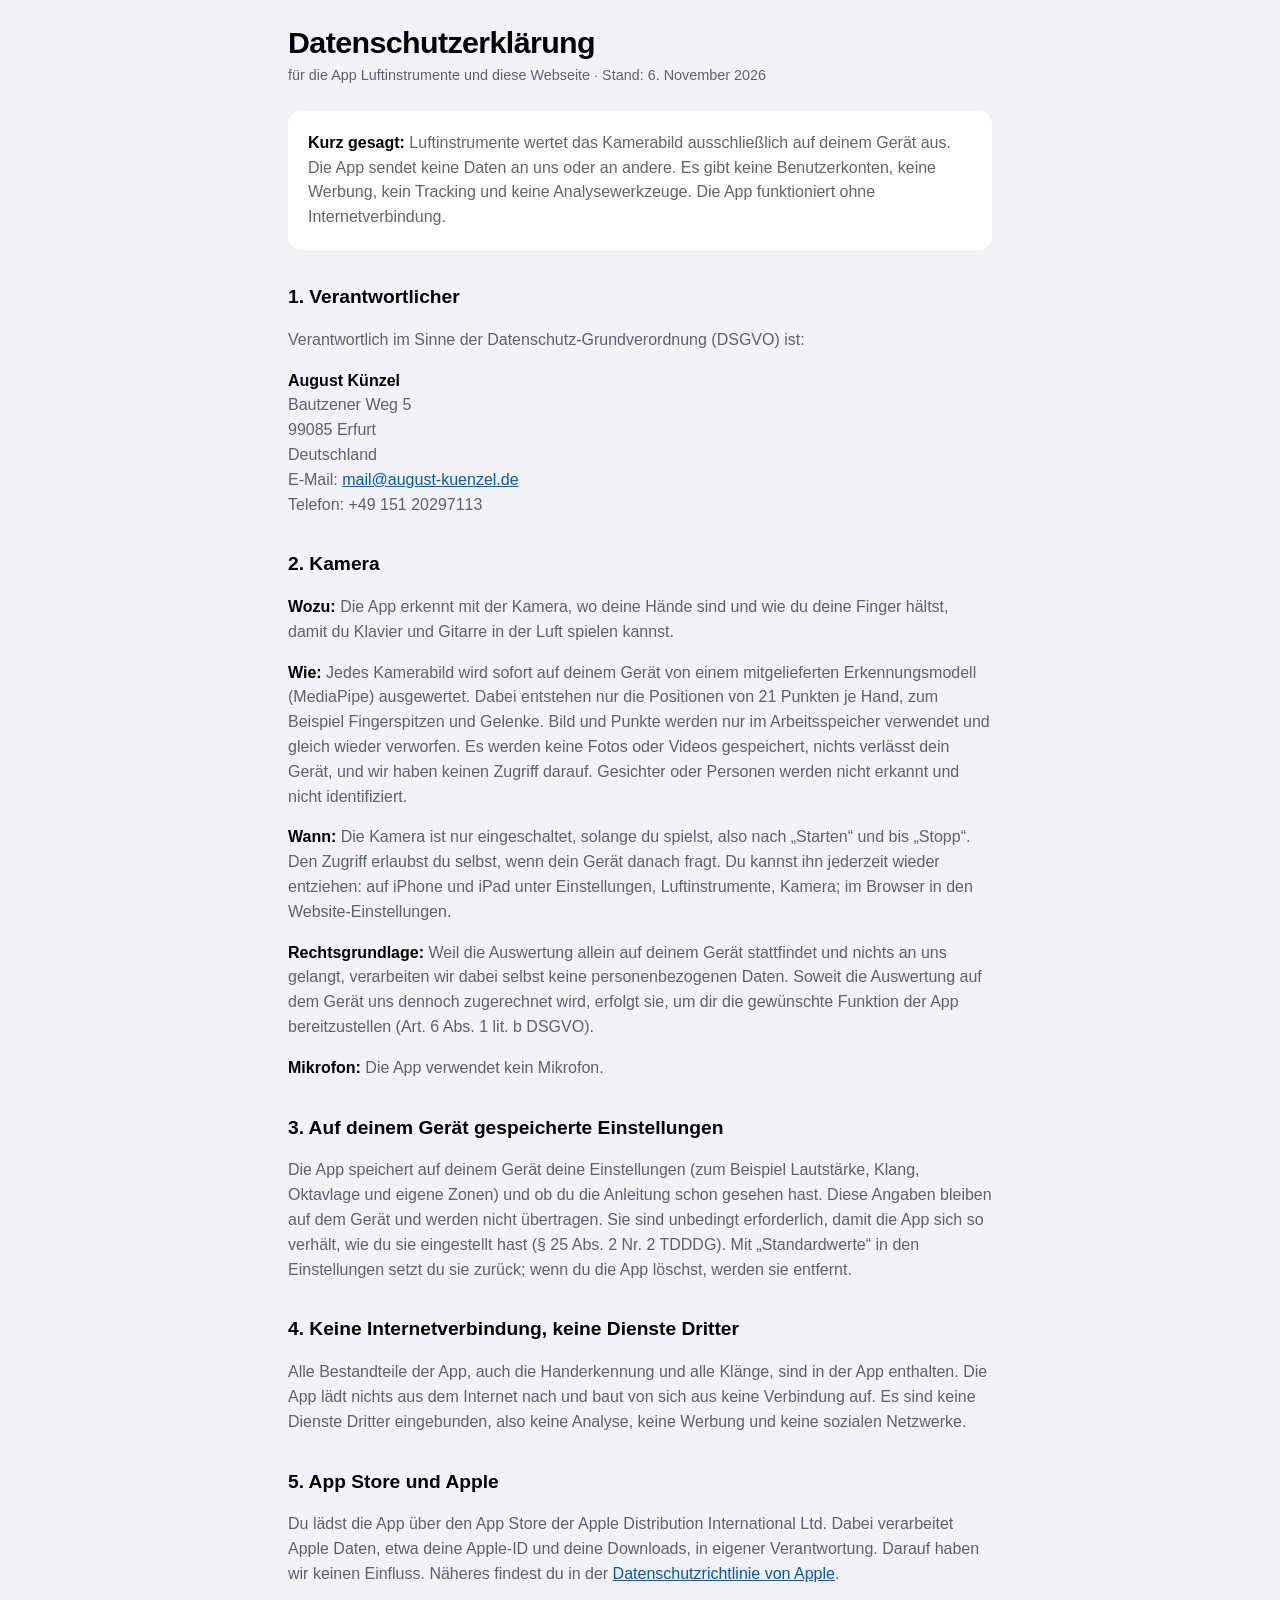
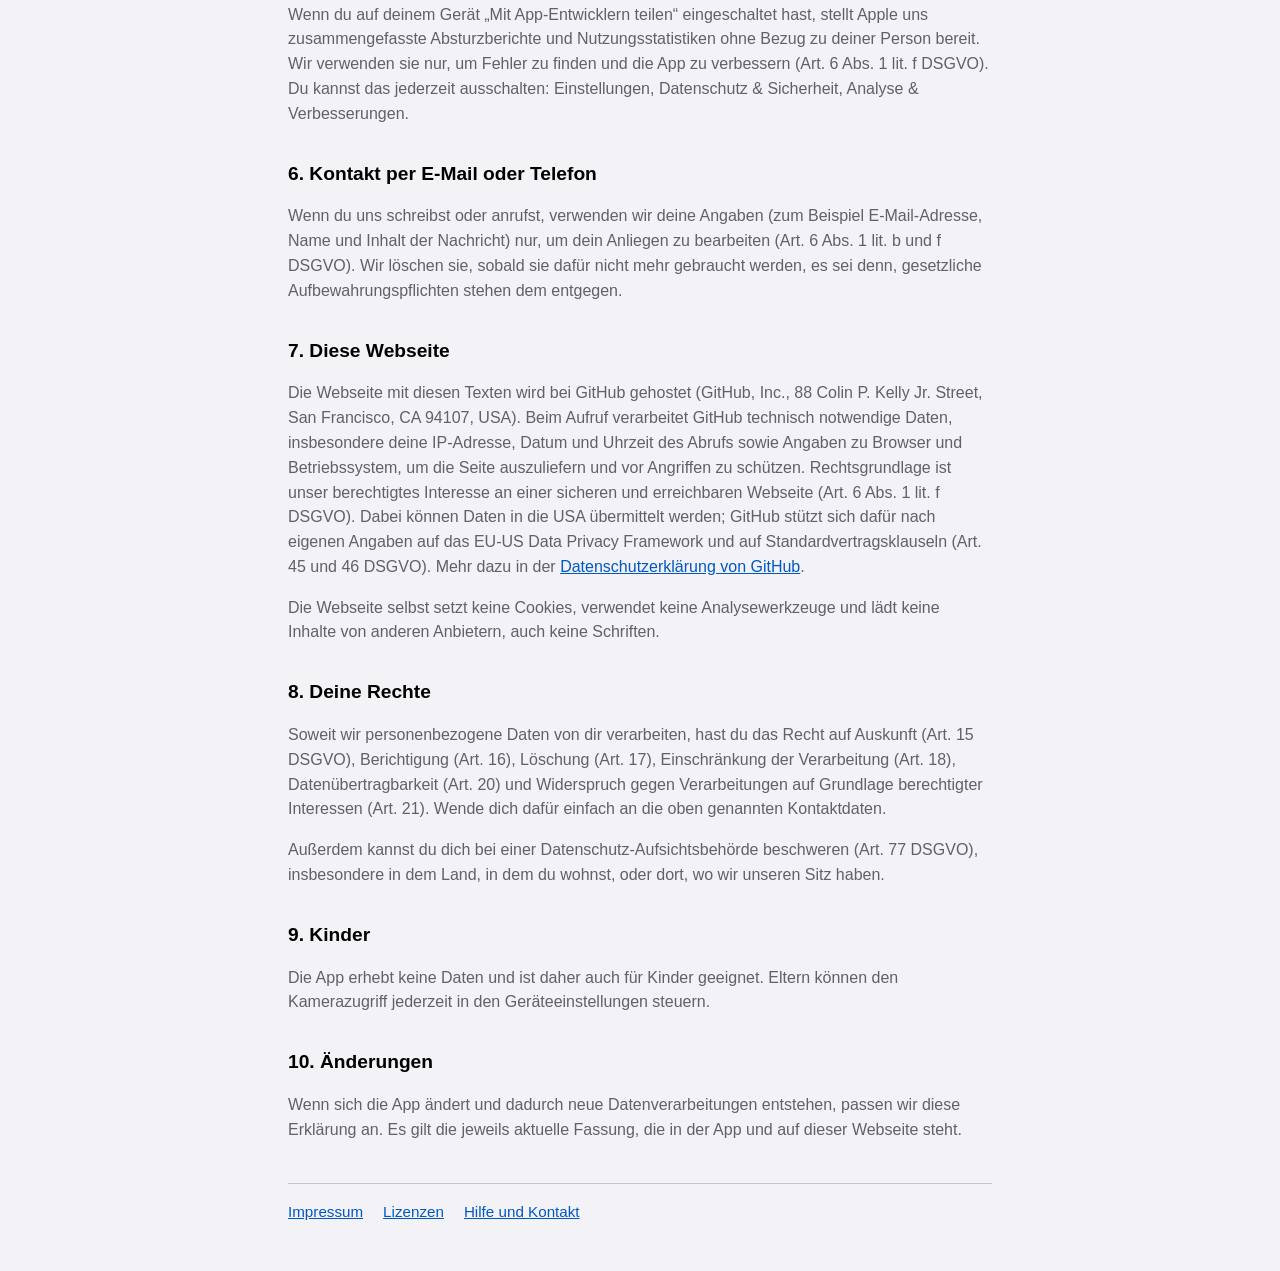
==== datenschutz.html @ 2248b9a2 "Add files via upload" ====
<!doctype html>
<html lang="de">
  <head>
    <meta charset="UTF-8" />
    <meta name="viewport" content="width=device-width, initial-scale=1.0, viewport-fit=cover" />
    <meta name="robots" content="noindex" />
    <title>Datenschutzerklärung · Luftinstrumente</title>
    <link rel="stylesheet" href="legal.css" />
    <script>
      // In der App (?app): dunkle Darstellung, Verweise auf die anderen Rechtstexte bleiben in der App.
      if (new URLSearchParams(location.search).has('app')) {
        document.documentElement.classList.add('in-app');
        addEventListener('DOMContentLoaded', () => {
          for (const a of document.querySelectorAll('a[href$=".html"]')) a.href = a.getAttribute('href') + '?app';
        });
      }
    </script>
  </head>
  <body>
    <main>
      <h1>Datenschutzerklärung</h1>
      <p class="stand">für die App Luftinstrumente und diese Webseite · Stand: 6. November 2026</p>

      <div class="card">
        <p><strong>Kurz gesagt:</strong> Luftinstrumente wertet das Kamerabild ausschließlich auf deinem Gerät aus. Die App sendet keine Daten an uns oder an andere. Es gibt keine Benutzerkonten, keine Werbung, kein Tracking und keine Analysewerkzeuge. Die App funktioniert ohne Internetverbindung.</p>
      </div>

      <h2>1. Verantwortlicher</h2>
      <p>Verantwortlich im Sinne der Datenschutz-Grundverordnung (DSGVO) ist:</p>
      <p>
        <strong>August Künzel</strong><br />
        Bautzener Weg 5<br />
        99085 Erfurt<br />
        Deutschland<br />
        E-Mail: <a href="mailto:mail@august-kuenzel.de">mail@august-kuenzel.de</a><br />
        Telefon: +49 151 20297113
      </p>

      <h2>2. Kamera</h2>
      <p><strong>Wozu:</strong> Die App erkennt mit der Kamera, wo deine Hände sind und wie du deine Finger hältst, damit du Klavier und Gitarre in der Luft spielen kannst.</p>
      <p><strong>Wie:</strong> Jedes Kamerabild wird sofort auf deinem Gerät von einem mitgelieferten Erkennungsmodell (MediaPipe) ausgewertet. Dabei entstehen nur die Positionen von 21 Punkten je Hand, zum Beispiel Fingerspitzen und Gelenke. Bild und Punkte werden nur im Arbeitsspeicher verwendet und gleich wieder verworfen. Es werden keine Fotos oder Videos gespeichert, nichts verlässt dein Gerät, und wir haben keinen Zugriff darauf. Gesichter oder Personen werden nicht erkannt und nicht identifiziert.</p>
      <p><strong>Wann:</strong> Die Kamera ist nur eingeschaltet, solange du spielst, also nach „Starten“ und bis „Stopp“. Den Zugriff erlaubst du selbst, wenn dein Gerät danach fragt. Du kannst ihn jederzeit wieder entziehen: auf iPhone und iPad unter Einstellungen, Luftinstrumente, Kamera; im Browser in den Website-Einstellungen.</p>
      <p><strong>Rechtsgrundlage:</strong> Weil die Auswertung allein auf deinem Gerät stattfindet und nichts an uns gelangt, verarbeiten wir dabei selbst keine personenbezogenen Daten. Soweit die Auswertung auf dem Gerät uns dennoch zugerechnet wird, erfolgt sie, um dir die gewünschte Funktion der App bereitzustellen (Art. 6 Abs. 1 lit. b DSGVO).</p>
      <p><strong>Mikrofon:</strong> Die App verwendet kein Mikrofon.</p>

      <h2>3. Auf deinem Gerät gespeicherte Einstellungen</h2>
      <p>Die App speichert auf deinem Gerät deine Einstellungen (zum Beispiel Lautstärke, Klang, Oktavlage und eigene Zonen) und ob du die Anleitung schon gesehen hast. Diese Angaben bleiben auf dem Gerät und werden nicht übertragen. Sie sind unbedingt erforderlich, damit die App sich so verhält, wie du sie eingestellt hast (§ 25 Abs. 2 Nr. 2 TDDDG). Mit „Standardwerte“ in den Einstellungen setzt du sie zurück; wenn du die App löschst, werden sie entfernt.</p>

      <h2>4. Keine Internetverbindung, keine Dienste Dritter</h2>
      <p>Alle Bestandteile der App, auch die Handerkennung und alle Klänge, sind in der App enthalten. Die App lädt nichts aus dem Internet nach und baut von sich aus keine Verbindung auf. Es sind keine Dienste Dritter eingebunden, also keine Analyse, keine Werbung und keine sozialen Netzwerke.</p>

      <h2>5. App Store und Apple</h2>
      <p>Du lädst die App über den App Store der Apple Distribution International Ltd. Dabei verarbeitet Apple Daten, etwa deine Apple-ID und deine Downloads, in eigener Verantwortung. Darauf haben wir keinen Einfluss. Näheres findest du in der <a href="https://www.apple.com/de/legal/privacy/" target="_blank" rel="noopener">Datenschutzrichtlinie von Apple</a>.</p>
      <p>Wenn du auf deinem Gerät „Mit App-Entwicklern teilen“ eingeschaltet hast, stellt Apple uns zusammengefasste Absturzberichte und Nutzungsstatistiken ohne Bezug zu deiner Person bereit. Wir verwenden sie nur, um Fehler zu finden und die App zu verbessern (Art. 6 Abs. 1 lit. f DSGVO). Du kannst das jederzeit ausschalten: Einstellungen, Datenschutz &amp; Sicherheit, Analyse &amp; Verbesserungen.</p>

      <h2>6. Kontakt per E-Mail oder Telefon</h2>
      <p>Wenn du uns schreibst oder anrufst, verwenden wir deine Angaben (zum Beispiel E-Mail-Adresse, Name und Inhalt der Nachricht) nur, um dein Anliegen zu bearbeiten (Art. 6 Abs. 1 lit. b und f DSGVO). Wir löschen sie, sobald sie dafür nicht mehr gebraucht werden, es sei denn, gesetzliche Aufbewahrungspflichten stehen dem entgegen.</p>

      <h2>7. Diese Webseite</h2>
      <p>Die Webseite mit diesen Texten wird bei GitHub gehostet (GitHub, Inc., 88 Colin P. Kelly Jr. Street, San Francisco, CA 94107, USA). Beim Aufruf verarbeitet GitHub technisch notwendige Daten, insbesondere deine IP-Adresse, Datum und Uhrzeit des Abrufs sowie Angaben zu Browser und Betriebssystem, um die Seite auszuliefern und vor Angriffen zu schützen. Rechtsgrundlage ist unser berechtigtes Interesse an einer sicheren und erreichbaren Webseite (Art. 6 Abs. 1 lit. f DSGVO). Dabei können Daten in die USA übermittelt werden; GitHub stützt sich dafür nach eigenen Angaben auf das EU-US Data Privacy Framework und auf Standardvertragsklauseln (Art. 45 und 46 DSGVO). Mehr dazu in der <a href="https://docs.github.com/de/site-policy/privacy-policies/github-general-privacy-statement" target="_blank" rel="noopener">Datenschutzerklärung von GitHub</a>.</p>
      <p>Die Webseite selbst setzt keine Cookies, verwendet keine Analysewerkzeuge und lädt keine Inhalte von anderen Anbietern, auch keine Schriften.</p>

      <h2>8. Deine Rechte</h2>
      <p>Soweit wir personenbezogene Daten von dir verarbeiten, hast du das Recht auf Auskunft (Art. 15 DSGVO), Berichtigung (Art. 16), Löschung (Art. 17), Einschränkung der Verarbeitung (Art. 18), Datenübertragbarkeit (Art. 20) und Widerspruch gegen Verarbeitungen auf Grundlage berechtigter Interessen (Art. 21). Wende dich dafür einfach an die oben genannten Kontaktdaten.</p>
      <p>Außerdem kannst du dich bei einer Datenschutz-Aufsichtsbehörde beschweren (Art. 77 DSGVO), insbesondere in dem Land, in dem du wohnst, oder dort, wo wir unseren Sitz haben.</p>

      <h2>9. Kinder</h2>
      <p>Die App erhebt keine Daten und ist daher auch für Kinder geeignet. Eltern können den Kamerazugriff jederzeit in den Geräteeinstellungen steuern.</p>

      <h2>10. Änderungen</h2>
      <p>Wenn sich die App ändert und dadurch neue Datenverarbeitungen entstehen, passen wir diese Erklärung an. Es gilt die jeweils aktuelle Fassung, die in der App und auf dieser Webseite steht.</p>

      <nav class="legal-nav">
        <a href="impressum.html">Impressum</a>
        <a href="lizenzen.html">Lizenzen</a>
        <a class="web-only" href="index.html">Hilfe und Kontakt</a>
      </nav>
    </main>
  </body>
</html>
---- legal.css ----
/* Gemeinsame Gestaltung der Rechtstexte (in der App und als Webseite). Keine externen Inhalte. */
:root {
  color-scheme: dark light;
  --bg: #000;
  --surface: #1c1c1e;
  --text: #fff;
  --muted: rgb(235 235 245 / 70%);
  --line: rgb(84 84 88 / 60%);
  --link: #0a84ff;
  font-family: -apple-system, BlinkMacSystemFont, 'SF Pro Text', 'Segoe UI', Roboto, 'Helvetica Neue', Arial, sans-serif;
  -webkit-text-size-adjust: 100%;
}

@media (prefers-color-scheme: light) {
  :root {
    --bg: #f2f2f7;
    --surface: #fff;
    --text: #000;
    --muted: rgb(60 60 67 / 80%);
    --line: rgb(60 60 67 / 25%);
    --link: #0058c4;
  }
}

/* In der App immer dunkel, passend zur Oberfläche */
html.in-app {
  color-scheme: dark;
  --bg: #1c1c1e;
  --surface: #2c2c2e;
  --text: #fff;
  --muted: rgb(235 235 245 / 70%);
  --line: rgb(84 84 88 / 60%);
  --link: #0a84ff;
}

body {
  margin: 0;
  background: var(--bg);
  color: var(--text);
  line-height: 1.55;
  font-size: 1rem;
}

main {
  max-width: 44rem;
  margin: 0 auto;
  padding: calc(1.5rem + env(safe-area-inset-top, 0px)) 1.25rem calc(3rem + env(safe-area-inset-bottom, 0px));
}

h1 {
  font-size: 1.9rem;
  line-height: 1.2;
  letter-spacing: -0.02em;
  margin: 0 0 0.25rem;
}

h2 {
  font-size: 1.2rem;
  margin: 2rem 0 0.5rem;
}

h3 {
  font-size: 1rem;
  margin: 1.25rem 0 0.25rem;
}

p,
li {
  color: var(--muted);
}

strong {
  color: var(--text);
}

a {
  color: var(--link);
}

.stand {
  margin: 0 0 1.5rem;
  font-size: 0.9rem;
}

.card {
  background: var(--surface);
  border-radius: 14px;
  padding: 1rem 1.25rem;
  margin: 1rem 0;
}

.card p {
  margin: 0.25rem 0;
}

nav.legal-nav {
  display: flex;
  flex-wrap: wrap;
  gap: 0.5rem 1.25rem;
  margin: 2.5rem 0 0;
  padding-top: 1rem;
  border-top: 1px solid var(--line);
  font-size: 0.95rem;
}

pre {
  white-space: pre-wrap;
  word-break: break-word;
  font: 0.78rem/1.45 ui-monospace, SFMono-Regular, Menlo, monospace;
  color: var(--muted);
  background: var(--surface);
  border-radius: 12px;
  padding: 1rem;
  max-height: 24rem;
  overflow: auto;
}

/* In der App liegt der Text in einem Fenster, das die Sicherheitsränder schon berücksichtigt. */
html.in-app main {
  padding-top: 1.25rem;
  padding-bottom: 2rem;
}

/* In der App gibt es den Fertig-Knopf des Dialogs; die Verweisleiste bleibt für die Webseite. */
html.in-app nav.legal-nav .web-only {
  display: none;
}
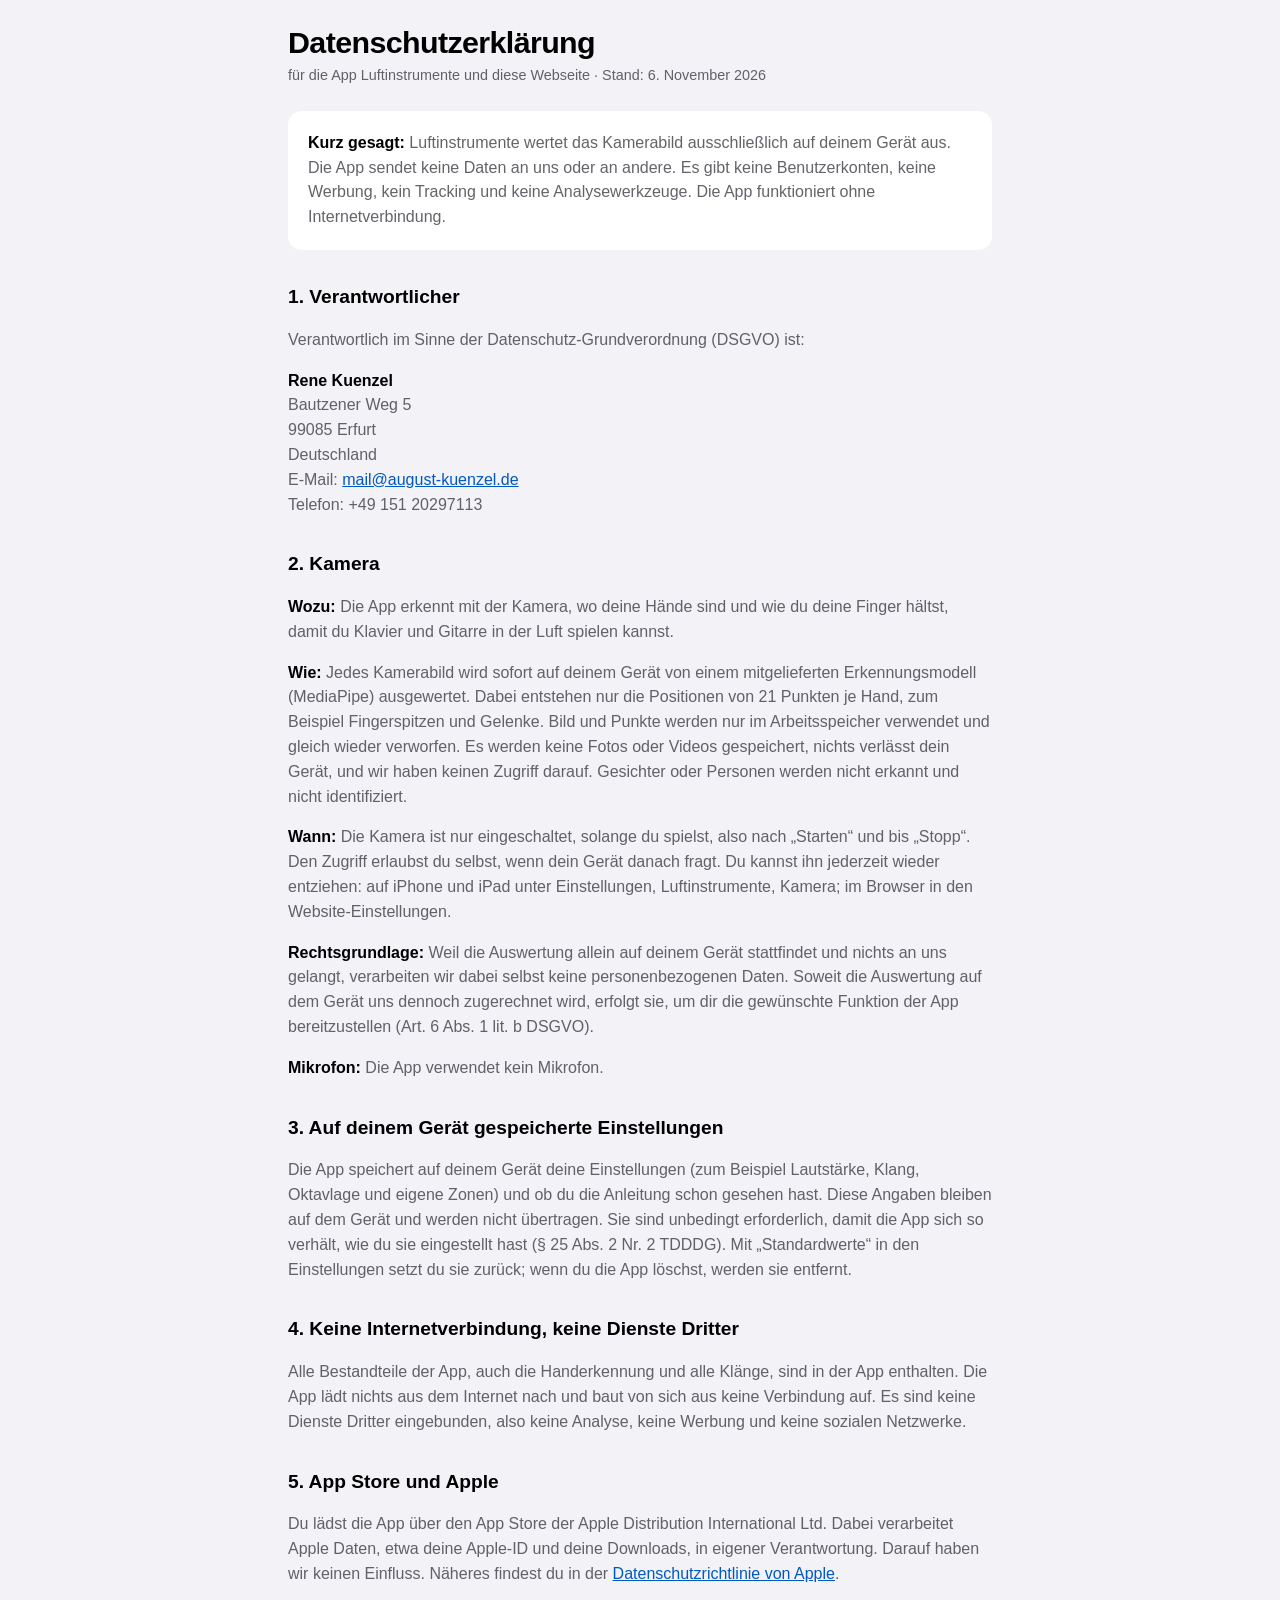
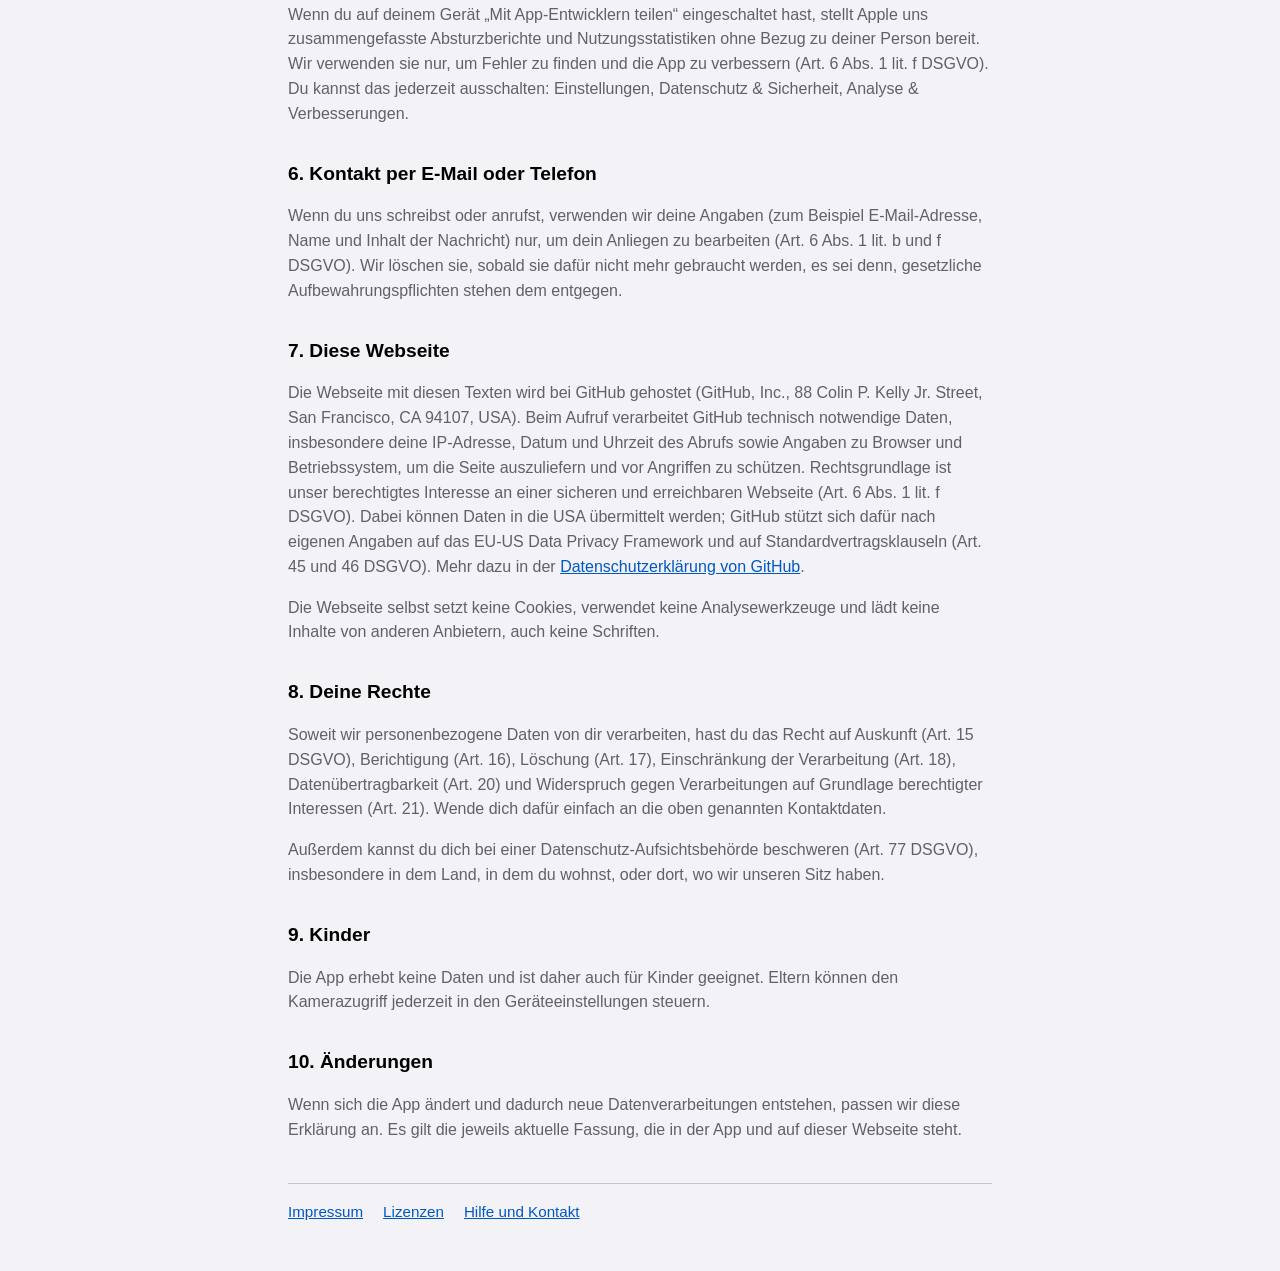
==== commit 8ccf0100: "Add files via upload" ====
--- a/datenschutz.html
+++ b/datenschutz.html
@@ -28,7 +28,7 @@
       <h2>1. Verantwortlicher</h2>
       <p>Verantwortlich im Sinne der Datenschutz-Grundverordnung (DSGVO) ist:</p>
       <p>
-        <strong>August Künzel</strong><br />
+        <strong>Rene Kuenzel</strong><br />
         Bautzener Weg 5<br />
         99085 Erfurt<br />
         Deutschland<br />
